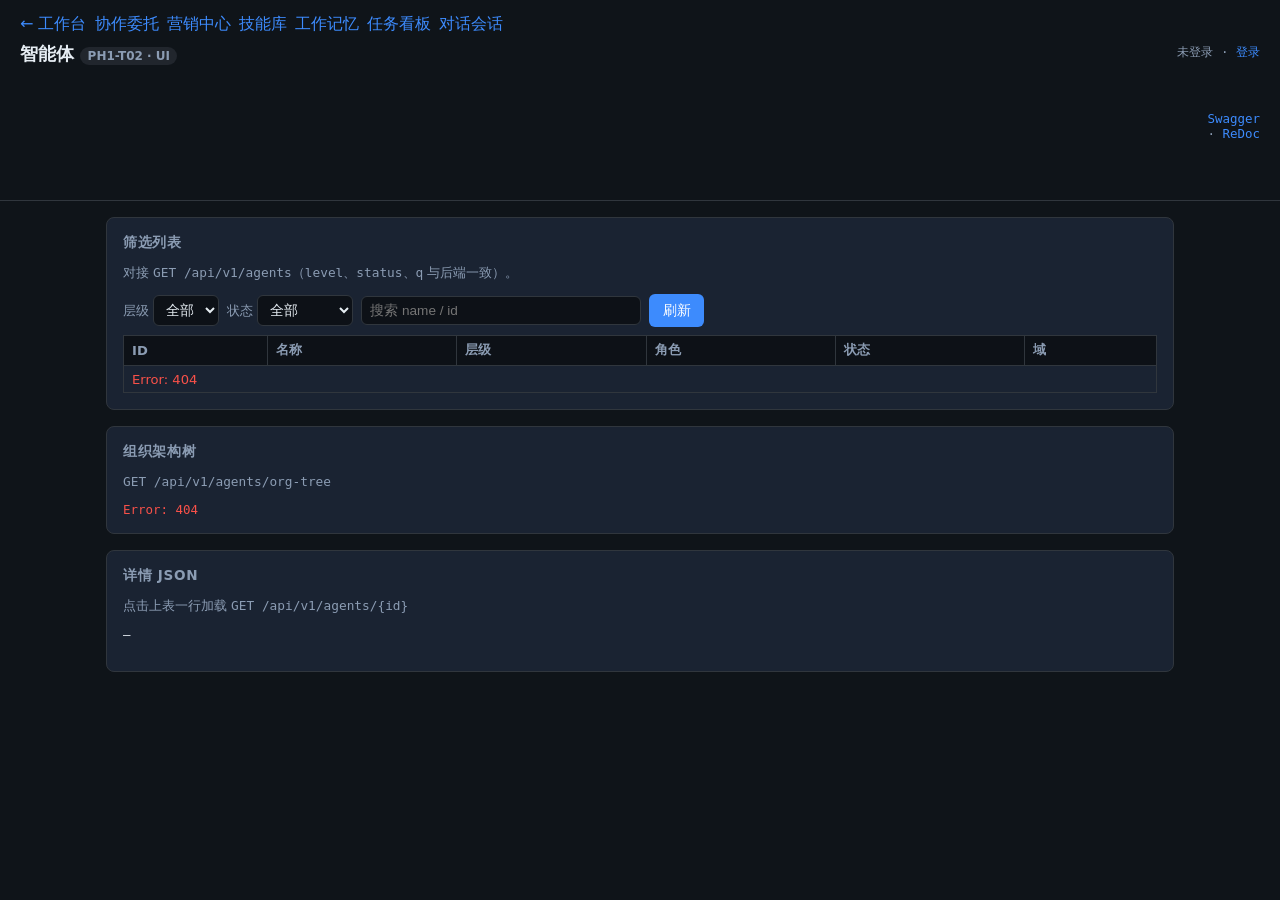
==== backend/web/agents.html @ 28ca7a32 "chore: initialize project repository and automation baseline Made-with: Cursor" ====
<!DOCTYPE html>
<html lang="zh-CN">
<head>
  <meta charset="UTF-8" />
  <meta name="viewport" content="width=device-width, initial-scale=1" />
  <title>智能体 · 纪光元生</title>
  <style>
    :root {
      --bg: #0f1419;
      --panel: #1a2332;
      --text: #e6edf3;
      --muted: #8b9cb3;
      --accent: #3d8bfd;
      --border: #30363d;
    }
    * { box-sizing: border-box; }
    body { margin: 0; font-family: system-ui, sans-serif; background: var(--bg); color: var(--text); }
    header {
      padding: 0.85rem 1.25rem; border-bottom: 1px solid var(--border);
      display: flex; flex-wrap: wrap; align-items: flex-start; gap: 0.75rem; justify-content: space-between;
    }
    a { color: var(--accent); text-decoration: none; }
    a:hover { text-decoration: underline; }
    main { max-width: 1100px; margin: 0 auto; padding: 1rem; display: flex; flex-direction: column; gap: 1rem; }
    section {
      background: var(--panel); border: 1px solid var(--border); border-radius: 8px; padding: 1rem;
    }
    h1 { margin: 0; font-size: 1.15rem; }
    h2 { margin: 0 0 0.6rem; font-size: 0.85rem; color: var(--muted); text-transform: uppercase; letter-spacing: 0.05em; }
    .meta { font-size: 0.8rem; color: var(--muted); }
    .pill { font-size: 0.75rem; padding: 0.15rem 0.45rem; border-radius: 999px; background: #21262d; color: var(--muted); }
    .row { display: flex; flex-wrap: wrap; gap: 0.5rem; align-items: center; }
    pre, .mono { font-family: ui-monospace, monospace; font-size: 0.78rem; white-space: pre-wrap; word-break: break-all; }
    table { width: 100%; border-collapse: collapse; font-size: 0.82rem; }
    th, td { border: 1px solid var(--border); padding: 0.35rem 0.5rem; text-align: left; }
    th { background: #0d1117; color: var(--muted); }
    tbody tr { cursor: pointer; }
    tbody tr:hover { background: #21262d; }
    tbody tr.sel { outline: 1px solid var(--accent); outline-offset: -1px; }
    input[type="text"], select {
      background: #0d1117; border: 1px solid var(--border); color: var(--text);
      border-radius: 6px; padding: 0.4rem 0.5rem; font-size: 0.85rem;
    }
    button {
      background: var(--accent); color: #fff; border: none; padding: 0.45rem 0.85rem;
      border-radius: 6px; cursor: pointer; font-size: 0.85rem;
    }
    button.secondary { background: #30363d; }
    ul.tree { list-style: none; padding-left: 0.75rem; margin: 0; }
    .node { padding: 0.15rem 0; font-size: 0.88rem; }
    .node small { color: var(--muted); }
    .err { color: #f85149; }
  </style>
</head>
<body>
  <header>
    <div>
      <div class="row">
        <a href="/ui/">← 工作台</a>
        <a href="/ui/collab.html">协作委托</a>
        <a href="/ui/marketing.html">营销中心</a>
        <a href="/ui/skills.html">技能库</a>
        <a href="/ui/memory.html">工作记忆</a>
        <a href="/ui/tasks.html">任务看板</a>
        <a href="/ui/chat.html">对话会话</a>
      </div>
      <h1 style="margin-top:0.4rem">智能体 <span class="pill">PH1-T02 · UI</span></h1>
    </div>
    <div class="meta mono" style="text-align:right;max-width:24rem">
      <div id="userBar">—</div>
      <div style="margin-top:0.35rem">
        <a href="/docs" target="_blank" rel="noopener noreferrer">Swagger</a>
        · <a href="/redoc" target="_blank" rel="noopener noreferrer">ReDoc</a>
      </div>
    </div>
  </header>
  <main>
    <section>
      <h2>筛选列表</h2>
      <p class="meta">对接 <code>GET /api/v1/agents</code>（<code>level</code>、<code>status</code>、<code>q</code> 与后端一致）。</p>
      <div class="row" style="margin-bottom:0.5rem">
        <label class="meta">层级
          <select id="fltLevel">
            <option value="">全部</option>
            <option value="L0">L0</option>
            <option value="L1">L1</option>
            <option value="L2">L2</option>
            <option value="L3">L3</option>
            <option value="L4">L4</option>
            <option value="L5">L5</option>
            <option value="L6">L6</option>
          </select>
        </label>
        <label class="meta">状态
          <select id="fltStatus">
            <option value="">全部</option>
            <option value="online">online</option>
            <option value="offline">offline</option>
            <option value="busy">busy</option>
            <option value="error">error</option>
            <option value="degraded">degraded</option>
          </select>
        </label>
        <input type="text" id="fltQ" placeholder="搜索 name / id" style="min-width:180px;flex:1;max-width:280px" />
        <button type="button" id="btnLoad">刷新</button>
      </div>
      <div style="overflow:auto">
        <table>
          <thead>
            <tr><th>ID</th><th>名称</th><th>层级</th><th>角色</th><th>状态</th><th>域</th></tr>
          </thead>
          <tbody id="agentBody"></tbody>
        </table>
      </div>
    </section>
    <section>
      <h2>组织架构树</h2>
      <p class="meta"><code>GET /api/v1/agents/org-tree</code></p>
      <div id="orgTree" class="mono">加载中…</div>
    </section>
    <section>
      <h2>详情 JSON</h2>
      <p class="meta">点击上表一行加载 <code>GET /api/v1/agents/{id}</code></p>
      <pre id="detailPre">—</pre>
    </section>
  </main>
  <script src="api-client.js"></script>
  <script>
    const API = "/api/v1";
    let selectedId = null;

    function escapeHtml(s) {
      return String(s)
        .replace(/&/g, "&amp;")
        .replace(/</g, "&lt;")
        .replace(/>/g, "&gt;")
        .replace(/"/g, "&quot;");
    }

    function renderTree(nodes, ul) {
      nodes.forEach(n => {
        const li = document.createElement("li");
        li.className = "node";
        li.innerHTML =
          "<strong>" +
          escapeHtml(n.name || "") +
          "</strong> <small>" +
          escapeHtml(n.id || "") +
          " · " +
          escapeHtml(n.level || "") +
          " · " +
          escapeHtml(n.role || "-") +
          "</small>";
        ul.appendChild(li);
        if (n.children && n.children.length) {
          const sub = document.createElement("ul");
          sub.className = "tree";
          li.appendChild(sub);
          renderTree(n.children, sub);
        }
      });
    }

    async function loadOrgTree() {
      const el = document.getElementById("orgTree");
      el.textContent = "加载中…";
      try {
        const r = await jyisApiFetch(API + "/agents/org-tree");
        if (!r.ok) throw new Error(String(r.status));
        const data = await r.json();
        const roots = Array.isArray(data.roots) ? data.roots : [];
        el.textContent = "";
        const ul = document.createElement("ul");
        ul.className = "tree";
        renderTree(roots, ul);
        el.appendChild(ul);
      } catch (e) {
        el.innerHTML = "<span class=\"err\">" + escapeHtml(String(e)) + "</span>";
      }
    }

    async function loadAgents() {
      const tb = document.getElementById("agentBody");
      tb.innerHTML = "";
      const ps = new URLSearchParams();
      ps.set("limit", "100");
      ps.set("offset", "0");
      const lv = document.getElementById("fltLevel").value.trim();
      const st = document.getElementById("fltStatus").value.trim();
      const q = document.getElementById("fltQ").value.trim();
      if (lv) ps.set("level", lv);
      if (st) ps.set("status", st);
      if (q) ps.set("q", q);
      try {
        const r = await jyisApiFetch(API + "/agents?" + ps.toString());
        if (!r.ok) throw new Error(String(r.status));
        const data = await r.json();
        const items = Array.isArray(data.items) ? data.items : [];
        if (!items.length) {
          const tr = document.createElement("tr");
          tr.innerHTML = "<td colspan=\"6\" class=\"meta\">无数据</td>";
          tb.appendChild(tr);
          return;
        }
        items.forEach(a => {
          const tr = document.createElement("tr");
          tr.dataset.agentId = a.id;
          if (selectedId === a.id) tr.classList.add("sel");
          tr.innerHTML =
            "<td class=\"mono\">" +
            escapeHtml(a.id || "") +
            "</td><td>" +
            escapeHtml(a.name || "") +
            "</td><td>" +
            escapeHtml(a.level || "") +
            "</td><td>" +
            escapeHtml(a.role || "—") +
            "</td><td>" +
            escapeHtml(a.status || "") +
            "</td><td>" +
            escapeHtml(a.domain || "—") +
            "</td>";
          tr.addEventListener("click", () => selectAgent(a.id));
          tb.appendChild(tr);
        });
      } catch (e) {
        const tr = document.createElement("tr");
        tr.innerHTML = "<td colspan=\"6\" class=\"err\">" + escapeHtml(String(e)) + "</td>";
        tb.appendChild(tr);
      }
    }

    async function selectAgent(id) {
      selectedId = id;
      document.querySelectorAll("#agentBody tr").forEach(tr => {
        tr.classList.toggle("sel", tr.dataset.agentId === id);
      });
      const pre = document.getElementById("detailPre");
      pre.textContent = "加载中…";
      try {
        const r = await jyisApiFetch(API + "/agents/" + encodeURIComponent(id));
        if (!r.ok) throw new Error(String(r.status));
        const j = await r.json();
        pre.textContent = JSON.stringify(j, null, 2);
      } catch (e) {
        pre.textContent = String(e);
      }
    }

    document.getElementById("btnLoad").addEventListener("click", () => loadAgents());

    async function boot() {
      const ub = typeof jyisInitUserBar === "function" ? jyisInitUserBar({ apiBase: API }) : null;
      if (ub && ub.refresh) await ub.refresh();
      await loadOrgTree();
      await loadAgents();
    }
    boot();
  </script>
</body>
</html>
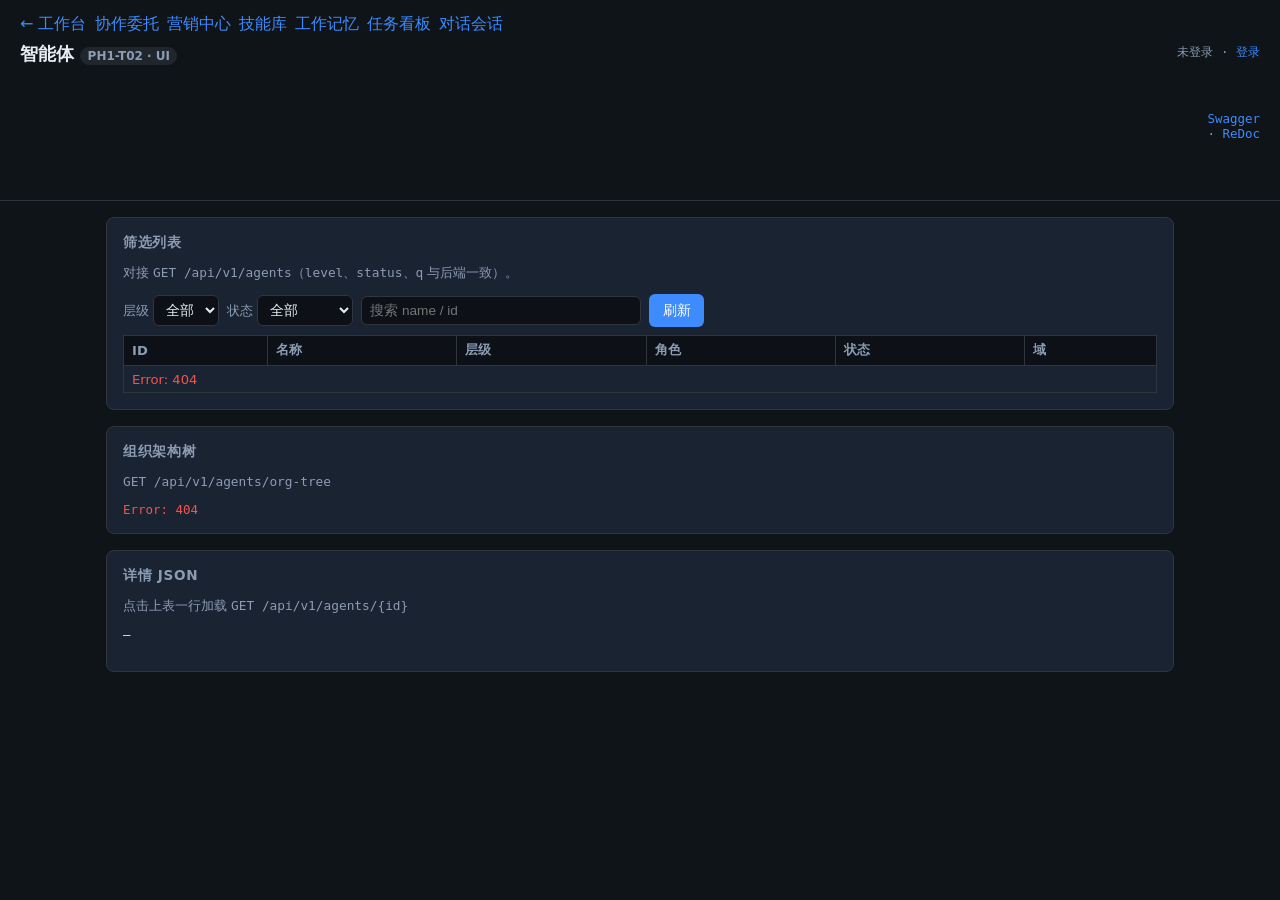
==== commit 8d2d7a64: "feat(release): complete day5 precheck automation and handoff package Deliver Day4/Day5 release autom" ====
--- a/backend/web/agents.html
+++ b/backend/web/agents.html
@@ -51,6 +51,7 @@
     .node small { color: var(--muted); }
     .err { color: #f85149; }
   </style>
+  <link rel="stylesheet" href="/ui/styles/theme-future.css" />
 </head>
 <body>
   <header>
